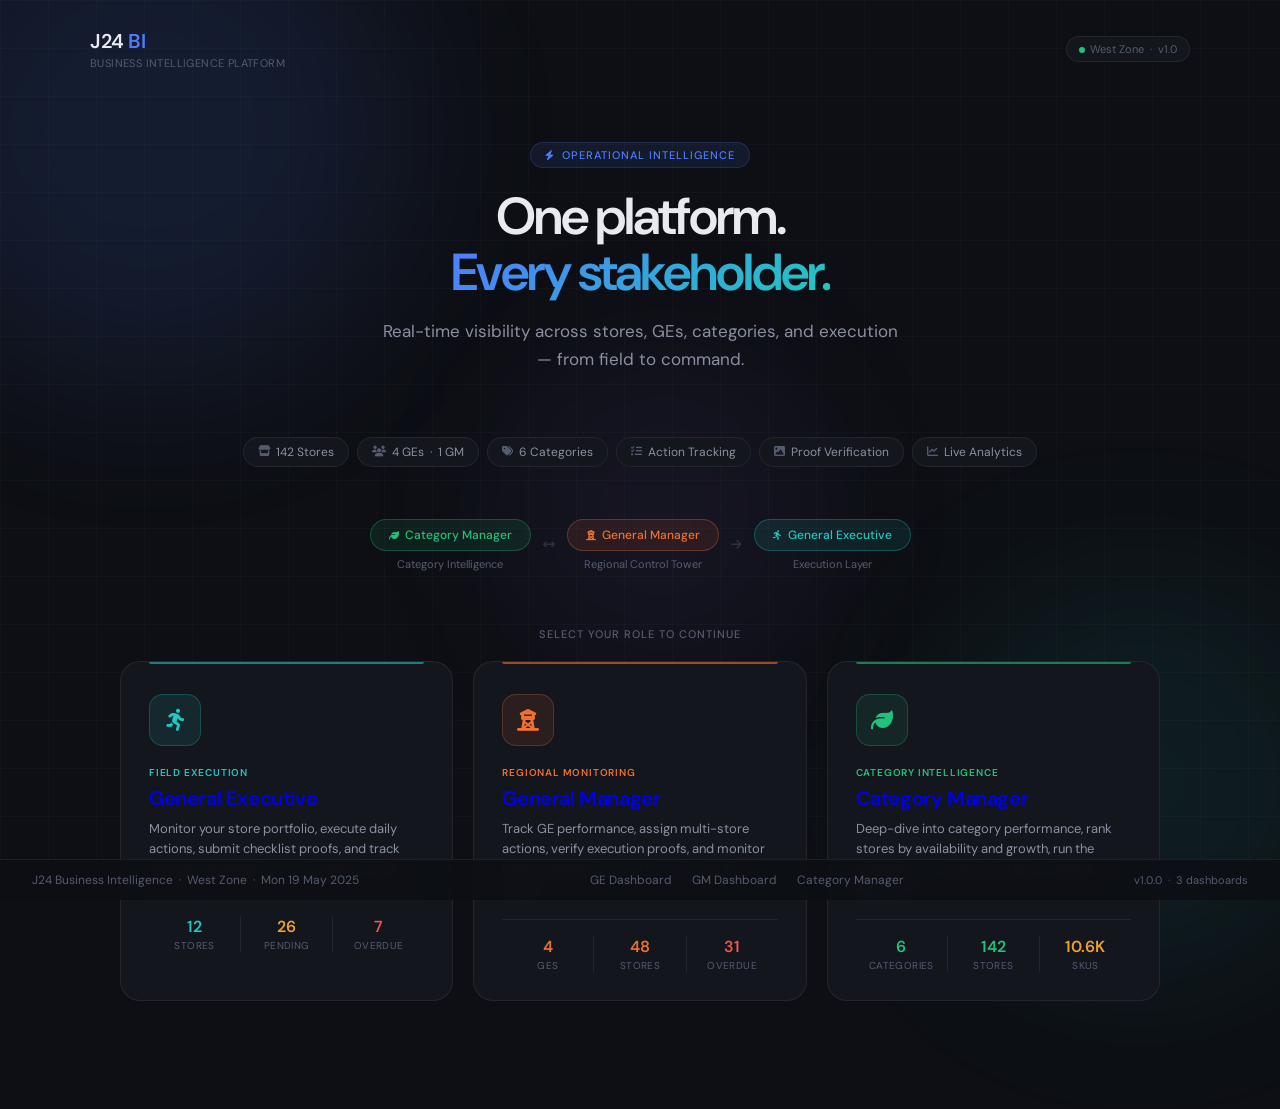
==== index.html @ b227ca99 "Add files via upload Initial upload — J24 BI dashboards" ====
<!DOCTYPE html>
<html lang="en">
<head>
<meta charset="UTF-8">
<meta name="viewport" content="width=device-width, initial-scale=1.0">
<title>J24 — Business Intelligence Platform</title>
<link href="https://fonts.googleapis.com/css2?family=DM+Sans:wght@300;400;500;600&display=swap" rel="stylesheet">
<link rel="stylesheet" href="https://cdnjs.cloudflare.com/ajax/libs/font-awesome/6.5.0/css/all.min.css">
<style>
  :root {
    --bg:#0d0f14;--bg2:#13161d;--bg3:#1a1e28;--bg4:#212535;
    --border:rgba(255,255,255,0.07);--border2:rgba(255,255,255,0.14);
    --text:#e8eaf0;--text2:#8b90a0;--text3:#555c70;
    --accent:#4f7cff;
    --green:#22c27a;--green-bg:rgba(34,194,122,0.1);
    --amber:#f0a030;--amber-bg:rgba(240,160,48,0.1);
    --orange:#f07030;--orange-bg:rgba(240,112,48,0.1);
    --teal:#20c8c0;--teal-bg:rgba(32,200,192,0.1);
    --purple:#9b6dff;--purple-bg:rgba(155,109,255,0.1);
    --red:#f0544f;--red-bg:rgba(240,84,79,0.1);
  }
  *{box-sizing:border-box;margin:0;padding:0;}
  html,body{height:100%;font-family:'DM Sans',sans-serif;background:var(--bg);color:var(--text);}

  /* ── GRID TEXTURE ── */
  body::before{
    content:'';position:fixed;inset:0;z-index:0;
    background-image:
      linear-gradient(rgba(255,255,255,.025) 1px,transparent 1px),
      linear-gradient(90deg,rgba(255,255,255,.025) 1px,transparent 1px);
    background-size:48px 48px;
    pointer-events:none;
  }

  /* ── GLOW ORBS ── */
  .orb{position:fixed;border-radius:50%;filter:blur(80px);pointer-events:none;z-index:0;}
  .orb-1{width:500px;height:500px;background:rgba(79,124,255,.12);top:-120px;left:-100px;}
  .orb-2{width:400px;height:400px;background:rgba(32,200,192,.08);bottom:-80px;right:-60px;}
  .orb-3{width:300px;height:300px;background:rgba(155,109,255,.07);top:40%;left:40%;}

  /* ── LAYOUT ── */
  .page{
    position:relative;z-index:1;
    min-height:100vh;
    display:flex;flex-direction:column;align-items:center;
    padding:0 24px 60px;
  }

  /* ── TOP BAR ── */
  .topbar{
    width:100%;max-width:1100px;
    display:flex;align-items:center;justify-content:space-between;
    padding:28px 0 0;
    margin-bottom:72px;
  }
  .logo{font-size:20px;font-weight:600;letter-spacing:-.5px;}
  .logo span{color:var(--accent);}
  .logo-sub{font-size:11px;color:var(--text3);margin-top:2px;letter-spacing:.4px;text-transform:uppercase;}
  .topbar-right{display:flex;align-items:center;gap:10px;}
  .env-badge{
    font-size:11px;color:var(--text3);padding:5px 12px;
    border-radius:20px;border:1px solid var(--border);
    background:var(--bg2);
  }
  .env-dot{width:6px;height:6px;border-radius:50%;background:var(--green);display:inline-block;margin-right:5px;}

  /* ── HERO ── */
  .hero{text-align:center;margin-bottom:64px;}
  .hero-eyebrow{
    display:inline-flex;align-items:center;gap:7px;
    font-size:11px;font-weight:500;letter-spacing:1px;text-transform:uppercase;color:var(--accent);
    background:rgba(79,124,255,.1);border:1px solid rgba(79,124,255,.2);
    padding:5px 14px;border-radius:20px;margin-bottom:20px;
  }
  .hero-eyebrow i{font-size:10px;}
  .hero-title{
    font-size:52px;font-weight:600;letter-spacing:-2px;line-height:1.08;
    margin-bottom:18px;
  }
  .hero-title .hl{
    background:linear-gradient(135deg,var(--accent),var(--teal));
    -webkit-background-clip:text;-webkit-text-fill-color:transparent;background-clip:text;
  }
  .hero-sub{
    font-size:17px;color:var(--text2);max-width:520px;margin:0 auto;
    line-height:1.6;font-weight:400;
  }

  /* ── ROLE CARDS ── */
  .cards-label{
    font-size:11px;font-weight:500;text-transform:uppercase;letter-spacing:1px;
    color:var(--text3);margin-bottom:20px;text-align:center;
  }
  .cards-row{
    display:grid;
    grid-template-columns:repeat(3,1fr);
    gap:20px;
    width:100%;max-width:1040px;
    margin-bottom:48px;
  }

  .role-card{
    background:var(--bg2);
    border:1px solid var(--border);
    border-radius:20px;
    padding:32px 28px 28px;
    cursor:pointer;
    transition:all .25s cubic-bezier(.2,.8,.2,1);
    position:relative;
    overflow:hidden;
    text-decoration:none;
    display:block;
  }
  .role-card::before{
    content:'';position:absolute;inset:0;border-radius:20px;
    opacity:0;transition:opacity .25s;
  }
  .role-card:hover{transform:translateY(-4px);border-color:var(--border2);}
  .role-card:hover::before{opacity:1;}

  /* per-card accent colours */
  .card-ge{--cclr:var(--teal);--cbg:var(--teal-bg);}
  .card-ge::before{box-shadow:inset 0 0 0 1px var(--teal);}
  .card-ge:hover{border-color:var(--teal);}

  .card-gm{--cclr:var(--orange);--cbg:var(--orange-bg);}
  .card-gm::before{box-shadow:inset 0 0 0 1px var(--orange);}
  .card-gm:hover{border-color:var(--orange);}

  .card-cm{--cclr:var(--green);--cbg:var(--green-bg);}
  .card-cm::before{box-shadow:inset 0 0 0 1px var(--green);}
  .card-cm:hover{border-color:var(--green);}

  /* card top accent line */
  .card-line{
    position:absolute;top:0;left:28px;right:28px;
    height:2px;border-radius:0 0 4px 4px;
    background:var(--cclr);
    opacity:.6;
  }

  .card-icon-wrap{
    width:52px;height:52px;border-radius:14px;
    display:flex;align-items:center;justify-content:center;
    font-size:22px;margin-bottom:20px;
    background:var(--cbg);color:var(--cclr);
    border:1px solid;border-color:color-mix(in srgb,var(--cclr) 25%,transparent);
    transition:transform .2s;
  }
  .role-card:hover .card-icon-wrap{transform:scale(1.06);}

  .card-role-tag{
    font-size:10px;font-weight:600;letter-spacing:.8px;text-transform:uppercase;
    color:var(--cclr);margin-bottom:6px;
  }
  .card-title{font-size:20px;font-weight:600;letter-spacing:-.4px;margin-bottom:8px;}
  .card-desc{font-size:13px;color:var(--text2);line-height:1.55;margin-bottom:20px;}

  /* card stats row */
  .card-stats{
    display:flex;gap:0;
    border-top:1px solid var(--border);
    padding-top:16px;margin-top:4px;
  }
  .card-stat{flex:1;text-align:center;}
  .card-stat+.card-stat{border-left:1px solid var(--border);}
  .stat-num{font-size:16px;font-weight:600;color:var(--text);}
  .stat-lbl{font-size:10px;color:var(--text3);margin-top:2px;text-transform:uppercase;letter-spacing:.4px;}

  /* CTA arrow */
  .card-cta{
    position:absolute;bottom:28px;right:24px;
    width:30px;height:30px;border-radius:8px;
    background:var(--cbg);color:var(--cclr);
    display:flex;align-items:center;justify-content:center;
    font-size:12px;
    opacity:0;transform:translateX(-6px);
    transition:all .2s;
  }
  .role-card:hover .card-cta{opacity:1;transform:translateX(0);}

  /* ── HIERARCHY ── */
  .hierarchy{
    display:flex;align-items:center;gap:0;
    margin-bottom:56px;
  }
  .hier-node{
    display:flex;flex-direction:column;align-items:center;gap:6px;
    cursor:pointer;
  }
  .hier-pill{
    font-size:12px;font-weight:500;padding:7px 18px;border-radius:20px;
    border:1px solid var(--border);background:var(--bg2);color:var(--text2);
    transition:all .2s;white-space:nowrap;
  }
  .hier-pill:hover{border-color:var(--border2);color:var(--text);}
  .hier-pill.ge-node{border-color:rgba(32,200,192,.3);color:var(--teal);background:var(--teal-bg);}
  .hier-pill.gm-node{border-color:rgba(240,112,48,.3);color:var(--orange);background:var(--orange-bg);}
  .hier-pill.cm-node{border-color:rgba(34,194,122,.3);color:var(--green);background:var(--green-bg);}
  .hier-icon{font-size:11px;color:var(--text3);}

  .hier-arrow{
    display:flex;align-items:center;
    padding:0 12px;
    color:var(--text3);font-size:12px;
  }
  .hier-arrow i{opacity:.4;}

  /* ── FOOTER ── */
  .footer{
    position:fixed;bottom:0;left:0;right:0;z-index:1;
    border-top:1px solid var(--border);
    background:rgba(13,15,20,.9);backdrop-filter:blur(10px);
    padding:12px 32px;
    display:flex;align-items:center;justify-content:space-between;
  }
  .footer-left{font-size:12px;color:var(--text3);}
  .footer-links{display:flex;gap:20px;}
  .footer-link{font-size:12px;color:var(--text3);cursor:pointer;transition:color .15s;text-decoration:none;}
  .footer-link:hover{color:var(--text2);}
  .footer-right{font-size:11px;color:var(--text3);}

  /* ── FEATURE PILLS ── */
  .features-row{
    display:flex;gap:8px;flex-wrap:wrap;justify-content:center;
    margin-bottom:52px;
  }
  .feature-pill{
    display:flex;align-items:center;gap:6px;
    font-size:12px;color:var(--text2);
    padding:6px 14px;border-radius:20px;
    border:1px solid var(--border);background:var(--bg2);
  }
  .feature-pill i{font-size:11px;color:var(--text3);}

  /* ── RESPONSIVE ── */
  @media(max-width:800px){
    .cards-row{grid-template-columns:1fr;}
    .hero-title{font-size:36px;}
    .hierarchy{flex-wrap:wrap;justify-content:center;}
  }
</style>
</head>
<body>

<div class="orb orb-1"></div>
<div class="orb orb-2"></div>
<div class="orb orb-3"></div>

<div class="page">

  <!-- TOP BAR -->
  <div class="topbar">
    <div>
      <div class="logo">J24 <span>BI</span></div>
      <div class="logo-sub">Business Intelligence Platform</div>
    </div>
    <div class="topbar-right">
      <div class="env-badge"><span class="env-dot"></span>West Zone &nbsp;·&nbsp; v1.0</div>
    </div>
  </div>

  <!-- HERO -->
  <div class="hero">
    <div class="hero-eyebrow"><i class="fa fa-bolt"></i> Operational Intelligence</div>
    <h1 class="hero-title">
      One platform.<br>
      <span class="hl">Every stakeholder.</span>
    </h1>
    <p class="hero-sub">
      Real-time visibility across stores, GEs, categories, and execution — from field to command.
    </p>
  </div>

  <!-- FEATURES -->
  <div class="features-row">
    <div class="feature-pill"><i class="fa fa-store"></i> 142 Stores</div>
    <div class="feature-pill"><i class="fa fa-users"></i> 4 GEs &nbsp;·&nbsp; 1 GM</div>
    <div class="feature-pill"><i class="fa fa-tags"></i> 6 Categories</div>
    <div class="feature-pill"><i class="fa fa-list-check"></i> Action Tracking</div>
    <div class="feature-pill"><i class="fa fa-image"></i> Proof Verification</div>
    <div class="feature-pill"><i class="fa fa-chart-line"></i> Live Analytics</div>
  </div>

  <!-- HIERARCHY -->
  <div class="hierarchy">
    <div class="hier-node">
      <div class="hier-pill cm-node"><i class="fa fa-leaf" style="font-size:10px"></i> &nbsp;Category Manager</div>
      <div class="hier-icon">Category Intelligence</div>
    </div>
    <div class="hier-arrow"><i class="fa fa-arrows-left-right"></i></div>
    <div class="hier-node">
      <div class="hier-pill gm-node"><i class="fa fa-tower-observation" style="font-size:10px"></i> &nbsp;General Manager</div>
      <div class="hier-icon">Regional Control Tower</div>
    </div>
    <div class="hier-arrow"><i class="fa fa-arrow-right"></i></div>
    <div class="hier-node">
      <div class="hier-pill ge-node"><i class="fa fa-person-running" style="font-size:10px"></i> &nbsp;General Executive</div>
      <div class="hier-icon">Execution Layer</div>
    </div>
  </div>

  <!-- ROLE CARDS -->
  <div class="cards-label">Select your role to continue</div>
  <div class="cards-row">

    <!-- GE -->
    <a class="role-card card-ge" href="ge_dashboard.html">
      <div class="card-line"></div>
      <div class="card-icon-wrap"><i class="fa fa-person-running"></i></div>
      <div class="card-role-tag">Field Execution</div>
      <div class="card-title">General Executive</div>
      <div class="card-desc">Monitor your store portfolio, execute daily actions, submit checklist proofs, and track operational health across assigned stores.</div>
      <div class="card-stats">
        <div class="card-stat">
          <div class="stat-num" style="color:var(--teal)">12</div>
          <div class="stat-lbl">Stores</div>
        </div>
        <div class="card-stat">
          <div class="stat-num" style="color:var(--amber)">26</div>
          <div class="stat-lbl">Pending</div>
        </div>
        <div class="card-stat">
          <div class="stat-num" style="color:var(--red)">7</div>
          <div class="stat-lbl">Overdue</div>
        </div>
      </div>
      <div class="card-cta"><i class="fa fa-arrow-right"></i></div>
    </a>

    <!-- GM -->
    <a class="role-card card-gm" href="gm_dashboard.html">
      <div class="card-line"></div>
      <div class="card-icon-wrap"><i class="fa fa-tower-observation"></i></div>
      <div class="card-role-tag">Regional Monitoring</div>
      <div class="card-title">General Manager</div>
      <div class="card-desc">Track GE performance, assign multi-store actions, verify execution proofs, and monitor regional health across 4 clusters and 48 stores.</div>
      <div class="card-stats">
        <div class="card-stat">
          <div class="stat-num" style="color:var(--orange)">4</div>
          <div class="stat-lbl">GEs</div>
        </div>
        <div class="card-stat">
          <div class="stat-num" style="color:var(--orange)">48</div>
          <div class="stat-lbl">Stores</div>
        </div>
        <div class="card-stat">
          <div class="stat-num" style="color:var(--red)">31</div>
          <div class="stat-lbl">Overdue</div>
        </div>
      </div>
      <div class="card-cta"><i class="fa fa-arrow-right"></i></div>
    </a>

    <!-- CATEGORY MANAGER -->
    <a class="role-card card-cm" href="category_manager_dashboard.html">
      <div class="card-line"></div>
      <div class="card-icon-wrap"><i class="fa fa-leaf"></i></div>
      <div class="card-role-tag">Category Intelligence</div>
      <div class="card-title">Category Manager</div>
      <div class="card-desc">Deep-dive into category performance, rank stores by availability and growth, run the problem store engine, and drive category execution.</div>
      <div class="card-stats">
        <div class="card-stat">
          <div class="stat-num" style="color:var(--green)">6</div>
          <div class="stat-lbl">Categories</div>
        </div>
        <div class="card-stat">
          <div class="stat-num" style="color:var(--green)">142</div>
          <div class="stat-lbl">Stores</div>
        </div>
        <div class="card-stat">
          <div class="stat-num" style="color:var(--amber)">10.6K</div>
          <div class="stat-lbl">SKUs</div>
        </div>
      </div>
      <div class="card-cta"><i class="fa fa-arrow-right"></i></div>
    </a>

  </div>

</div>

<!-- FOOTER -->
<div class="footer">
  <div class="footer-left">J24 Business Intelligence &nbsp;·&nbsp; West Zone &nbsp;·&nbsp; Mon 19 May 2025</div>
  <div class="footer-links">
    <a class="footer-link" href="ge_dashboard.html">GE Dashboard</a>
    <a class="footer-link" href="gm_dashboard.html">GM Dashboard</a>
    <a class="footer-link" href="category_manager_dashboard.html">Category Manager</a>
  </div>
  <div class="footer-right">v1.0.0 &nbsp;·&nbsp; 3 dashboards</div>
</div>

</body>
</html>
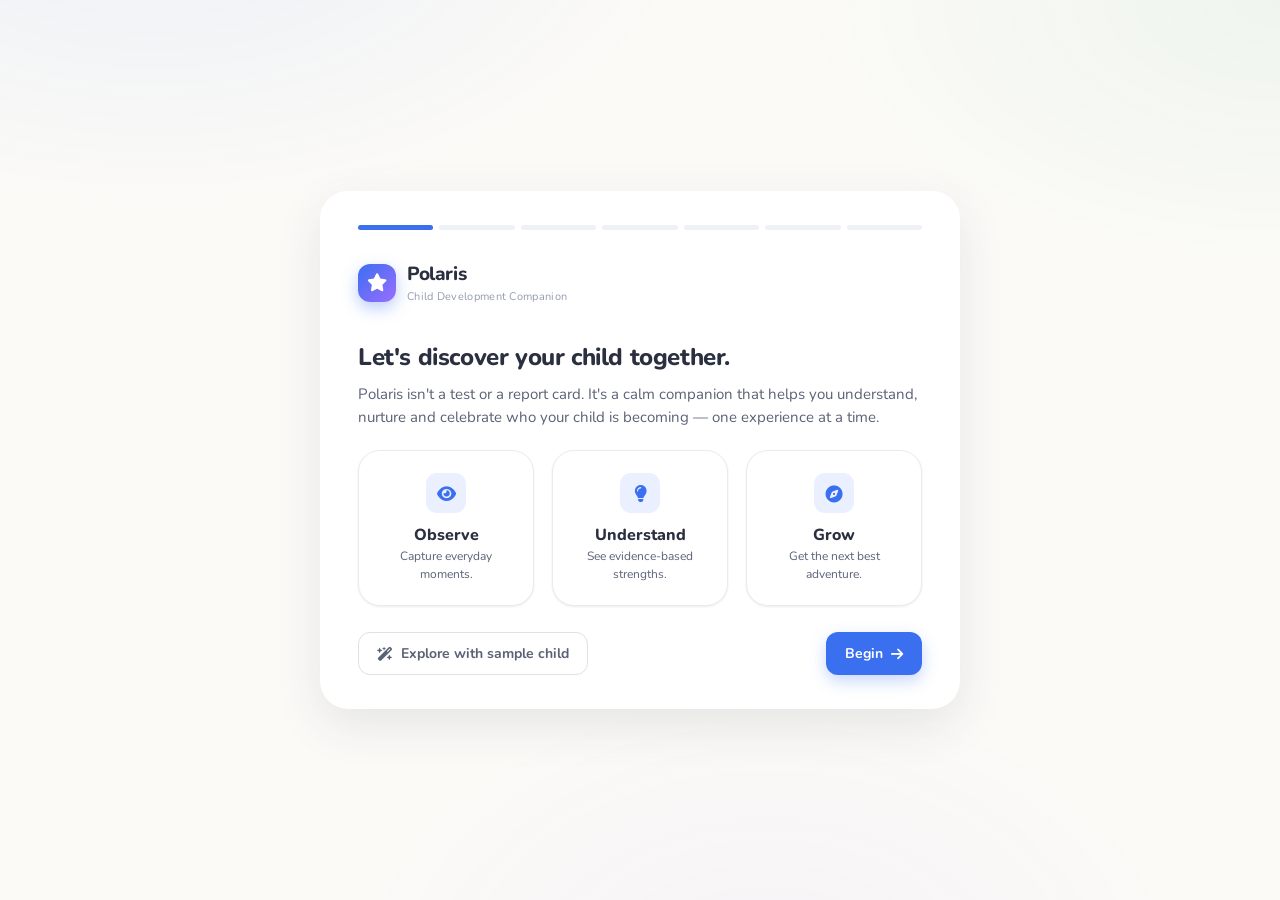
==== commit 1d005a8a: "Remove legacy J24 BI dashboards; redirect root to Polaris app Delete unrelated J24 BI prototype file" ====
--- a/index.html
+++ b/index.html
@@ -1,395 +1,19 @@
 <!DOCTYPE html>
 <html lang="en">
 <head>
-<meta charset="UTF-8">
-<meta name="viewport" content="width=device-width, initial-scale=1.0">
-<title>J24 — Business Intelligence Platform</title>
-<link href="https://fonts.googleapis.com/css2?family=DM+Sans:wght@300;400;500;600&display=swap" rel="stylesheet">
-<link rel="stylesheet" href="https://cdnjs.cloudflare.com/ajax/libs/font-awesome/6.5.0/css/all.min.css">
-<style>
-  :root {
-    --bg:#0d0f14;--bg2:#13161d;--bg3:#1a1e28;--bg4:#212535;
-    --border:rgba(255,255,255,0.07);--border2:rgba(255,255,255,0.14);
-    --text:#e8eaf0;--text2:#8b90a0;--text3:#555c70;
-    --accent:#4f7cff;
-    --green:#22c27a;--green-bg:rgba(34,194,122,0.1);
-    --amber:#f0a030;--amber-bg:rgba(240,160,48,0.1);
-    --orange:#f07030;--orange-bg:rgba(240,112,48,0.1);
-    --teal:#20c8c0;--teal-bg:rgba(32,200,192,0.1);
-    --purple:#9b6dff;--purple-bg:rgba(155,109,255,0.1);
-    --red:#f0544f;--red-bg:rgba(240,84,79,0.1);
-  }
-  *{box-sizing:border-box;margin:0;padding:0;}
-  html,body{height:100%;font-family:'DM Sans',sans-serif;background:var(--bg);color:var(--text);}
-
-  /* ── GRID TEXTURE ── */
-  body::before{
-    content:'';position:fixed;inset:0;z-index:0;
-    background-image:
-      linear-gradient(rgba(255,255,255,.025) 1px,transparent 1px),
-      linear-gradient(90deg,rgba(255,255,255,.025) 1px,transparent 1px);
-    background-size:48px 48px;
-    pointer-events:none;
-  }
-
-  /* ── GLOW ORBS ── */
-  .orb{position:fixed;border-radius:50%;filter:blur(80px);pointer-events:none;z-index:0;}
-  .orb-1{width:500px;height:500px;background:rgba(79,124,255,.12);top:-120px;left:-100px;}
-  .orb-2{width:400px;height:400px;background:rgba(32,200,192,.08);bottom:-80px;right:-60px;}
-  .orb-3{width:300px;height:300px;background:rgba(155,109,255,.07);top:40%;left:40%;}
-
-  /* ── LAYOUT ── */
-  .page{
-    position:relative;z-index:1;
-    min-height:100vh;
-    display:flex;flex-direction:column;align-items:center;
-    padding:0 24px 60px;
-  }
-
-  /* ── TOP BAR ── */
-  .topbar{
-    width:100%;max-width:1100px;
-    display:flex;align-items:center;justify-content:space-between;
-    padding:28px 0 0;
-    margin-bottom:72px;
-  }
-  .logo{font-size:20px;font-weight:600;letter-spacing:-.5px;}
-  .logo span{color:var(--accent);}
-  .logo-sub{font-size:11px;color:var(--text3);margin-top:2px;letter-spacing:.4px;text-transform:uppercase;}
-  .topbar-right{display:flex;align-items:center;gap:10px;}
-  .env-badge{
-    font-size:11px;color:var(--text3);padding:5px 12px;
-    border-radius:20px;border:1px solid var(--border);
-    background:var(--bg2);
-  }
-  .env-dot{width:6px;height:6px;border-radius:50%;background:var(--green);display:inline-block;margin-right:5px;}
-
-  /* ── HERO ── */
-  .hero{text-align:center;margin-bottom:64px;}
-  .hero-eyebrow{
-    display:inline-flex;align-items:center;gap:7px;
-    font-size:11px;font-weight:500;letter-spacing:1px;text-transform:uppercase;color:var(--accent);
-    background:rgba(79,124,255,.1);border:1px solid rgba(79,124,255,.2);
-    padding:5px 14px;border-radius:20px;margin-bottom:20px;
-  }
-  .hero-eyebrow i{font-size:10px;}
-  .hero-title{
-    font-size:52px;font-weight:600;letter-spacing:-2px;line-height:1.08;
-    margin-bottom:18px;
-  }
-  .hero-title .hl{
-    background:linear-gradient(135deg,var(--accent),var(--teal));
-    -webkit-background-clip:text;-webkit-text-fill-color:transparent;background-clip:text;
-  }
-  .hero-sub{
-    font-size:17px;color:var(--text2);max-width:520px;margin:0 auto;
-    line-height:1.6;font-weight:400;
-  }
-
-  /* ── ROLE CARDS ── */
-  .cards-label{
-    font-size:11px;font-weight:500;text-transform:uppercase;letter-spacing:1px;
-    color:var(--text3);margin-bottom:20px;text-align:center;
-  }
-  .cards-row{
-    display:grid;
-    grid-template-columns:repeat(3,1fr);
-    gap:20px;
-    width:100%;max-width:1040px;
-    margin-bottom:48px;
-  }
-
-  .role-card{
-    background:var(--bg2);
-    border:1px solid var(--border);
-    border-radius:20px;
-    padding:32px 28px 28px;
-    cursor:pointer;
-    transition:all .25s cubic-bezier(.2,.8,.2,1);
-    position:relative;
-    overflow:hidden;
-    text-decoration:none;
-    display:block;
-  }
-  .role-card::before{
-    content:'';position:absolute;inset:0;border-radius:20px;
-    opacity:0;transition:opacity .25s;
-  }
-  .role-card:hover{transform:translateY(-4px);border-color:var(--border2);}
-  .role-card:hover::before{opacity:1;}
-
-  /* per-card accent colours */
-  .card-ge{--cclr:var(--teal);--cbg:var(--teal-bg);}
-  .card-ge::before{box-shadow:inset 0 0 0 1px var(--teal);}
-  .card-ge:hover{border-color:var(--teal);}
-
-  .card-gm{--cclr:var(--orange);--cbg:var(--orange-bg);}
-  .card-gm::before{box-shadow:inset 0 0 0 1px var(--orange);}
-  .card-gm:hover{border-color:var(--orange);}
-
-  .card-cm{--cclr:var(--green);--cbg:var(--green-bg);}
-  .card-cm::before{box-shadow:inset 0 0 0 1px var(--green);}
-  .card-cm:hover{border-color:var(--green);}
-
-  /* card top accent line */
-  .card-line{
-    position:absolute;top:0;left:28px;right:28px;
-    height:2px;border-radius:0 0 4px 4px;
-    background:var(--cclr);
-    opacity:.6;
-  }
-
-  .card-icon-wrap{
-    width:52px;height:52px;border-radius:14px;
-    display:flex;align-items:center;justify-content:center;
-    font-size:22px;margin-bottom:20px;
-    background:var(--cbg);color:var(--cclr);
-    border:1px solid;border-color:color-mix(in srgb,var(--cclr) 25%,transparent);
-    transition:transform .2s;
-  }
-  .role-card:hover .card-icon-wrap{transform:scale(1.06);}
-
-  .card-role-tag{
-    font-size:10px;font-weight:600;letter-spacing:.8px;text-transform:uppercase;
-    color:var(--cclr);margin-bottom:6px;
-  }
-  .card-title{font-size:20px;font-weight:600;letter-spacing:-.4px;margin-bottom:8px;}
-  .card-desc{font-size:13px;color:var(--text2);line-height:1.55;margin-bottom:20px;}
-
-  /* card stats row */
-  .card-stats{
-    display:flex;gap:0;
-    border-top:1px solid var(--border);
-    padding-top:16px;margin-top:4px;
-  }
-  .card-stat{flex:1;text-align:center;}
-  .card-stat+.card-stat{border-left:1px solid var(--border);}
-  .stat-num{font-size:16px;font-weight:600;color:var(--text);}
-  .stat-lbl{font-size:10px;color:var(--text3);margin-top:2px;text-transform:uppercase;letter-spacing:.4px;}
-
-  /* CTA arrow */
-  .card-cta{
-    position:absolute;bottom:28px;right:24px;
-    width:30px;height:30px;border-radius:8px;
-    background:var(--cbg);color:var(--cclr);
-    display:flex;align-items:center;justify-content:center;
-    font-size:12px;
-    opacity:0;transform:translateX(-6px);
-    transition:all .2s;
-  }
-  .role-card:hover .card-cta{opacity:1;transform:translateX(0);}
-
-  /* ── HIERARCHY ── */
-  .hierarchy{
-    display:flex;align-items:center;gap:0;
-    margin-bottom:56px;
-  }
-  .hier-node{
-    display:flex;flex-direction:column;align-items:center;gap:6px;
-    cursor:pointer;
-  }
-  .hier-pill{
-    font-size:12px;font-weight:500;padding:7px 18px;border-radius:20px;
-    border:1px solid var(--border);background:var(--bg2);color:var(--text2);
-    transition:all .2s;white-space:nowrap;
-  }
-  .hier-pill:hover{border-color:var(--border2);color:var(--text);}
-  .hier-pill.ge-node{border-color:rgba(32,200,192,.3);color:var(--teal);background:var(--teal-bg);}
-  .hier-pill.gm-node{border-color:rgba(240,112,48,.3);color:var(--orange);background:var(--orange-bg);}
-  .hier-pill.cm-node{border-color:rgba(34,194,122,.3);color:var(--green);background:var(--green-bg);}
-  .hier-icon{font-size:11px;color:var(--text3);}
-
-  .hier-arrow{
-    display:flex;align-items:center;
-    padding:0 12px;
-    color:var(--text3);font-size:12px;
-  }
-  .hier-arrow i{opacity:.4;}
-
-  /* ── FOOTER ── */
-  .footer{
-    position:fixed;bottom:0;left:0;right:0;z-index:1;
-    border-top:1px solid var(--border);
-    background:rgba(13,15,20,.9);backdrop-filter:blur(10px);
-    padding:12px 32px;
-    display:flex;align-items:center;justify-content:space-between;
-  }
-  .footer-left{font-size:12px;color:var(--text3);}
-  .footer-links{display:flex;gap:20px;}
-  .footer-link{font-size:12px;color:var(--text3);cursor:pointer;transition:color .15s;text-decoration:none;}
-  .footer-link:hover{color:var(--text2);}
-  .footer-right{font-size:11px;color:var(--text3);}
-
-  /* ── FEATURE PILLS ── */
-  .features-row{
-    display:flex;gap:8px;flex-wrap:wrap;justify-content:center;
-    margin-bottom:52px;
-  }
-  .feature-pill{
-    display:flex;align-items:center;gap:6px;
-    font-size:12px;color:var(--text2);
-    padding:6px 14px;border-radius:20px;
-    border:1px solid var(--border);background:var(--bg2);
-  }
-  .feature-pill i{font-size:11px;color:var(--text3);}
-
-  /* ── RESPONSIVE ── */
-  @media(max-width:800px){
-    .cards-row{grid-template-columns:1fr;}
-    .hero-title{font-size:36px;}
-    .hierarchy{flex-wrap:wrap;justify-content:center;}
-  }
-</style>
+  <meta charset="UTF-8" />
+  <meta name="viewport" content="width=device-width, initial-scale=1.0" />
+  <title>Polaris</title>
+  <meta http-equiv="refresh" content="0; url=polaris/index.html" />
+  <link rel="canonical" href="polaris/index.html" />
+  <script>window.location.replace("polaris/index.html");</script>
+  <style>
+    body { font-family: "Nunito", system-ui, sans-serif; background: #fbfaf7; color: #2b3040;
+           display: grid; place-items: center; height: 100vh; margin: 0; }
+    a { color: #3a6ff0; font-weight: 700; }
+  </style>
 </head>
 <body>
-
-<div class="orb orb-1"></div>
-<div class="orb orb-2"></div>
-<div class="orb orb-3"></div>
-
-<div class="page">
-
-  <!-- TOP BAR -->
-  <div class="topbar">
-    <div>
-      <div class="logo">J24 <span>BI</span></div>
-      <div class="logo-sub">Business Intelligence Platform</div>
-    </div>
-    <div class="topbar-right">
-      <div class="env-badge"><span class="env-dot"></span>West Zone &nbsp;·&nbsp; v1.0</div>
-    </div>
-  </div>
-
-  <!-- HERO -->
-  <div class="hero">
-    <div class="hero-eyebrow"><i class="fa fa-bolt"></i> Operational Intelligence</div>
-    <h1 class="hero-title">
-      One platform.<br>
-      <span class="hl">Every stakeholder.</span>
-    </h1>
-    <p class="hero-sub">
-      Real-time visibility across stores, GEs, categories, and execution — from field to command.
-    </p>
-  </div>
-
-  <!-- FEATURES -->
-  <div class="features-row">
-    <div class="feature-pill"><i class="fa fa-store"></i> 142 Stores</div>
-    <div class="feature-pill"><i class="fa fa-users"></i> 4 GEs &nbsp;·&nbsp; 1 GM</div>
-    <div class="feature-pill"><i class="fa fa-tags"></i> 6 Categories</div>
-    <div class="feature-pill"><i class="fa fa-list-check"></i> Action Tracking</div>
-    <div class="feature-pill"><i class="fa fa-image"></i> Proof Verification</div>
-    <div class="feature-pill"><i class="fa fa-chart-line"></i> Live Analytics</div>
-  </div>
-
-  <!-- HIERARCHY -->
-  <div class="hierarchy">
-    <div class="hier-node">
-      <div class="hier-pill cm-node"><i class="fa fa-leaf" style="font-size:10px"></i> &nbsp;Category Manager</div>
-      <div class="hier-icon">Category Intelligence</div>
-    </div>
-    <div class="hier-arrow"><i class="fa fa-arrows-left-right"></i></div>
-    <div class="hier-node">
-      <div class="hier-pill gm-node"><i class="fa fa-tower-observation" style="font-size:10px"></i> &nbsp;General Manager</div>
-      <div class="hier-icon">Regional Control Tower</div>
-    </div>
-    <div class="hier-arrow"><i class="fa fa-arrow-right"></i></div>
-    <div class="hier-node">
-      <div class="hier-pill ge-node"><i class="fa fa-person-running" style="font-size:10px"></i> &nbsp;General Executive</div>
-      <div class="hier-icon">Execution Layer</div>
-    </div>
-  </div>
-
-  <!-- ROLE CARDS -->
-  <div class="cards-label">Select your role to continue</div>
-  <div class="cards-row">
-
-    <!-- GE -->
-    <a class="role-card card-ge" href="ge_dashboard.html">
-      <div class="card-line"></div>
-      <div class="card-icon-wrap"><i class="fa fa-person-running"></i></div>
-      <div class="card-role-tag">Field Execution</div>
-      <div class="card-title">General Executive</div>
-      <div class="card-desc">Monitor your store portfolio, execute daily actions, submit checklist proofs, and track operational health across assigned stores.</div>
-      <div class="card-stats">
-        <div class="card-stat">
-          <div class="stat-num" style="color:var(--teal)">12</div>
-          <div class="stat-lbl">Stores</div>
-        </div>
-        <div class="card-stat">
-          <div class="stat-num" style="color:var(--amber)">26</div>
-          <div class="stat-lbl">Pending</div>
-        </div>
-        <div class="card-stat">
-          <div class="stat-num" style="color:var(--red)">7</div>
-          <div class="stat-lbl">Overdue</div>
-        </div>
-      </div>
-      <div class="card-cta"><i class="fa fa-arrow-right"></i></div>
-    </a>
-
-    <!-- GM -->
-    <a class="role-card card-gm" href="gm_dashboard.html">
-      <div class="card-line"></div>
-      <div class="card-icon-wrap"><i class="fa fa-tower-observation"></i></div>
-      <div class="card-role-tag">Regional Monitoring</div>
-      <div class="card-title">General Manager</div>
-      <div class="card-desc">Track GE performance, assign multi-store actions, verify execution proofs, and monitor regional health across 4 clusters and 48 stores.</div>
-      <div class="card-stats">
-        <div class="card-stat">
-          <div class="stat-num" style="color:var(--orange)">4</div>
-          <div class="stat-lbl">GEs</div>
-        </div>
-        <div class="card-stat">
-          <div class="stat-num" style="color:var(--orange)">48</div>
-          <div class="stat-lbl">Stores</div>
-        </div>
-        <div class="card-stat">
-          <div class="stat-num" style="color:var(--red)">31</div>
-          <div class="stat-lbl">Overdue</div>
-        </div>
-      </div>
-      <div class="card-cta"><i class="fa fa-arrow-right"></i></div>
-    </a>
-
-    <!-- CATEGORY MANAGER -->
-    <a class="role-card card-cm" href="category_manager_dashboard.html">
-      <div class="card-line"></div>
-      <div class="card-icon-wrap"><i class="fa fa-leaf"></i></div>
-      <div class="card-role-tag">Category Intelligence</div>
-      <div class="card-title">Category Manager</div>
-      <div class="card-desc">Deep-dive into category performance, rank stores by availability and growth, run the problem store engine, and drive category execution.</div>
-      <div class="card-stats">
-        <div class="card-stat">
-          <div class="stat-num" style="color:var(--green)">6</div>
-          <div class="stat-lbl">Categories</div>
-        </div>
-        <div class="card-stat">
-          <div class="stat-num" style="color:var(--green)">142</div>
-          <div class="stat-lbl">Stores</div>
-        </div>
-        <div class="card-stat">
-          <div class="stat-num" style="color:var(--amber)">10.6K</div>
-          <div class="stat-lbl">SKUs</div>
-        </div>
-      </div>
-      <div class="card-cta"><i class="fa fa-arrow-right"></i></div>
-    </a>
-
-  </div>
-
-</div>
-
-<!-- FOOTER -->
-<div class="footer">
-  <div class="footer-left">J24 Business Intelligence &nbsp;·&nbsp; West Zone &nbsp;·&nbsp; Mon 19 May 2025</div>
-  <div class="footer-links">
-    <a class="footer-link" href="ge_dashboard.html">GE Dashboard</a>
-    <a class="footer-link" href="gm_dashboard.html">GM Dashboard</a>
-    <a class="footer-link" href="category_manager_dashboard.html">Category Manager</a>
-  </div>
-  <div class="footer-right">v1.0.0 &nbsp;·&nbsp; 3 dashboards</div>
-</div>
-
+  <p>Redirecting to <a href="polaris/index.html">Polaris</a>&hellip;</p>
 </body>
 </html>
